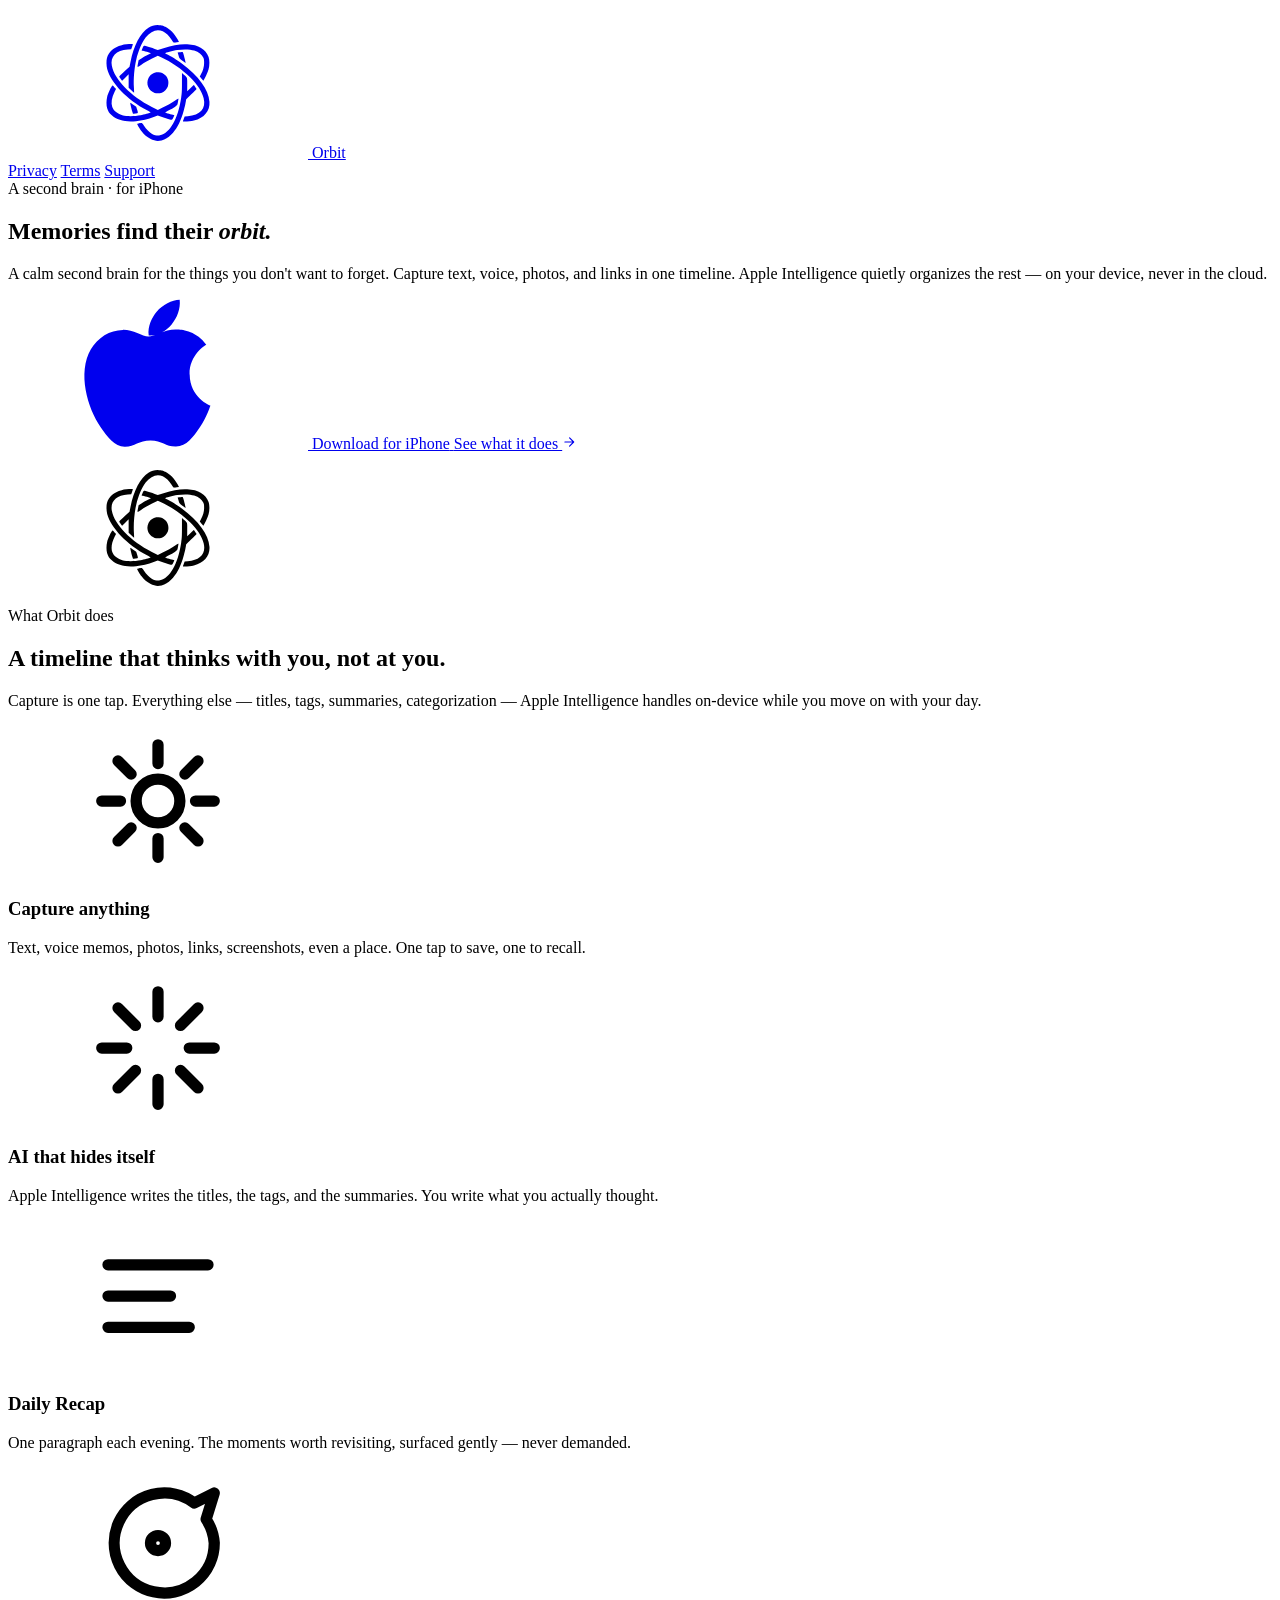
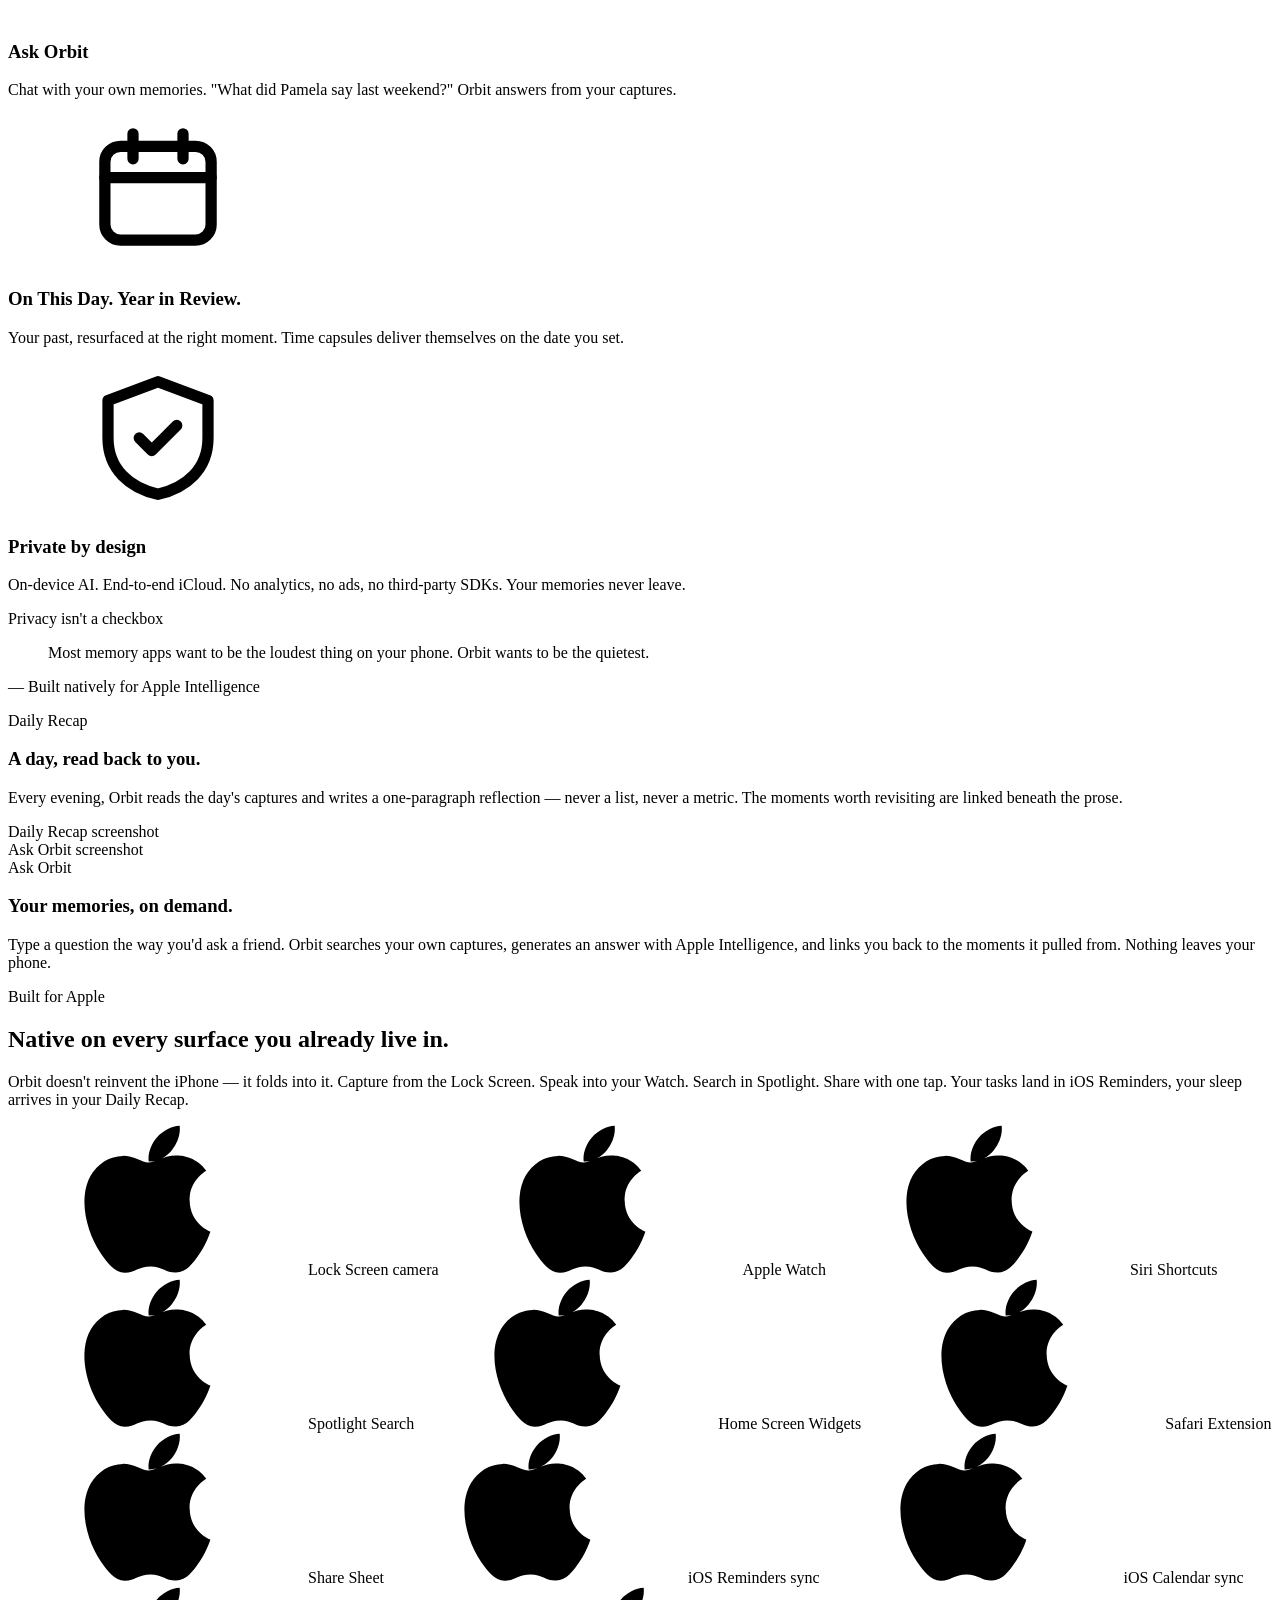
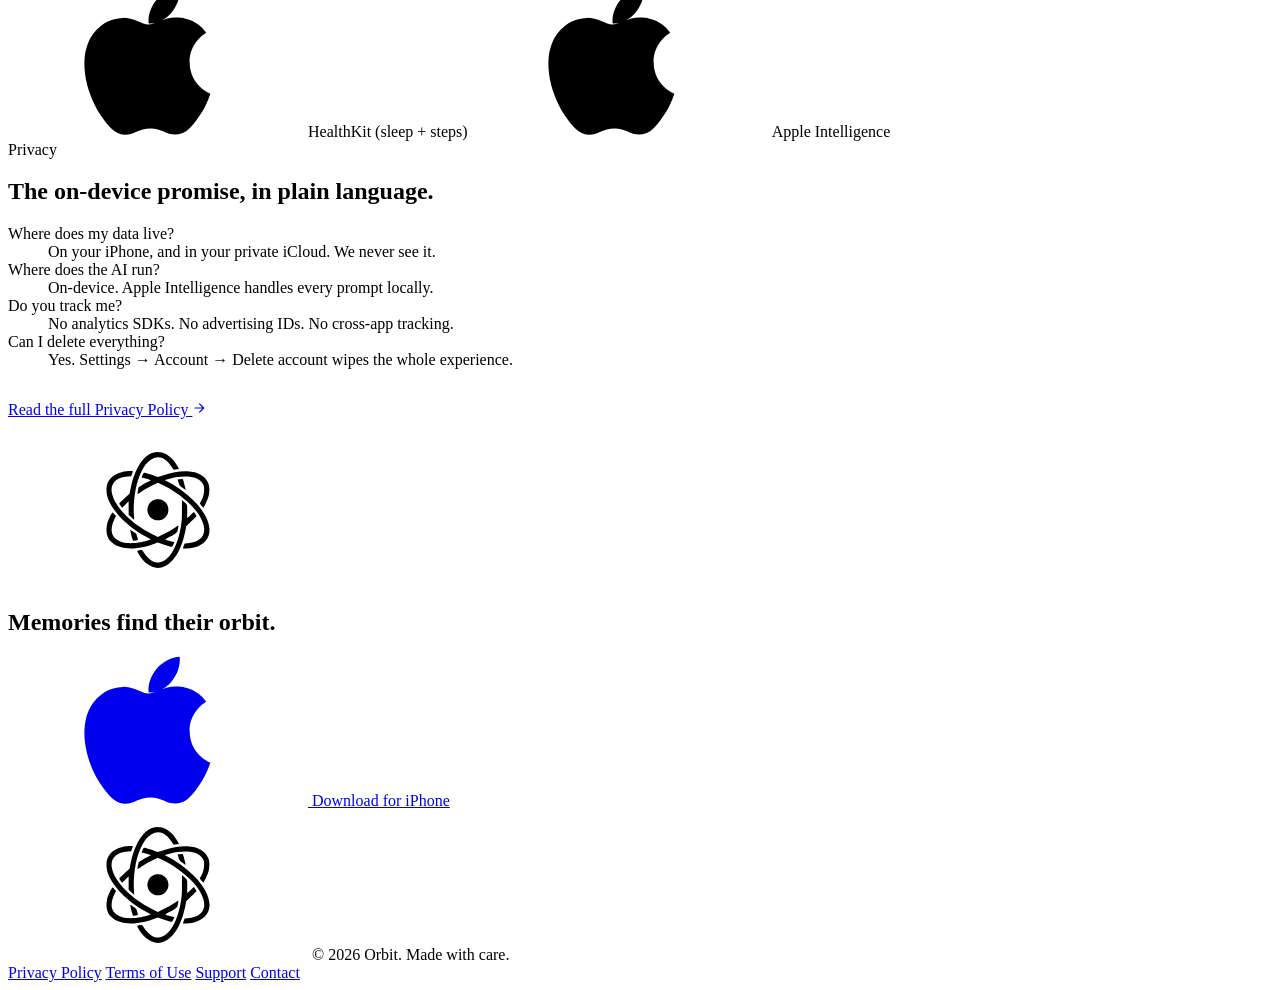
==== docs/marketing/website/index.html @ affb4246 "Marketing site: static HTML matching the app's design system Built a complete static site at docs/ma" ====
<!doctype html>
<html lang="en">
<head>
  <meta charset="utf-8">
  <meta name="viewport" content="width=device-width, initial-scale=1, viewport-fit=cover">
  <title>Orbit — AI Second Brain · Journal, voice notes & recap</title>
  <meta name="description" content="Orbit is a calm second brain for the things you don't want to forget. Capture text, voice, photos, and links in one timeline. Apple Intelligence quietly organizes the rest. On-device. Private.">
  <meta name="theme-color" content="#FBFAF7" media="(prefers-color-scheme: light)">
  <meta name="theme-color" content="#0E0E0E" media="(prefers-color-scheme: dark)">

  <meta property="og:type" content="website">
  <meta property="og:site_name" content="Orbit">
  <meta property="og:title" content="Orbit — AI Second Brain">
  <meta property="og:description" content="A calm AI memory companion for iPhone. Capture life, find meaning, on-device.">
  <meta property="og:url" content="https://orbitbrain2.netlify.app">
  <meta property="og:image" content="https://orbitbrain2.netlify.app/og-image.png">
  <meta name="twitter:card" content="summary_large_image">
  <meta name="twitter:title" content="Orbit — AI Second Brain">
  <meta name="twitter:description" content="A calm AI memory companion for iPhone.">

  <link rel="icon" href="/favicon.svg" type="image/svg+xml">
  <link rel="apple-touch-icon" href="/apple-touch-icon.png">
  <link rel="canonical" href="https://orbitbrain2.netlify.app">

  <link rel="stylesheet" href="/styles.css">
</head>
<body>

  <!-- Reusable SVG symbols -->
  <svg width="0" height="0" style="position:absolute" aria-hidden="true" focusable="false">
    <defs>
      <!-- Orbit wordmark / brand glyph -->
      <symbol id="orbit-logo" viewBox="0 0 1024 1024">
        <path fill="currentColor" transform="matrix(2.402424 0 0 2.403823 512.00007 512.000005) translate(-160.397339, -173.496064)" d="M 262.51 280.03 C 252.05 282.66 230.42 283.97 231.19 281.91 C 231.49 281.14 232.73 277.75 233.95 274.39 L 236.16 268.29 L 244.89 267.72 C 280.28 265.43 297.49 246.13 290.12 217.00 C 285.26 197.79 273.14 179.05 251.55 157.41 C 228.37 134.17 198.41 113.49 167.73 99.56 L 159.96 96.03 L 142.23 104.98 C 132.48 109.90 119.44 117.25 113.25 121.32 C 105.31 126.54 102.00 128.24 102.00 127.11 C 102.00 126.22 102.74 121.78 103.64 117.22 L 105.28 108.95 L 114.39 103.31 C 119.40 100.21 127.20 95.83 131.73 93.59 C 136.26 91.34 139.97 89.24 139.98 88.91 C 140.00 88.20 118.24 81.99 115.75 82.00 C 113.44 82.00 113.52 81.23 116.63 74.07 C 118.38 70.04 119.84 68.00 120.97 68.00 C 123.32 68.00 144.94 74.42 153.12 77.55 L 159.81 80.10 L 176.16 74.63 C 202.51 65.81 223.22 62.34 243.50 63.35 C 275.36 64.93 296.02 77.27 304.15 99.58 C 307.24 108.07 307.24 123.51 304.14 134.50 C 301.96 142.20 295.49 156.98 291.32 163.76 L 289.31 167.01 L 284.20 161.14 L 279.09 155.26 L 282.47 148.88 C 288.78 136.98 291.35 127.69 291.41 116.50 C 291.46 108.39 291.08 105.64 289.38 101.95 C 284.95 92.31 276.37 85.52 263.24 81.28 C 251.76 77.57 232.04 77.00 215.00 79.89 C 202.30 82.04 181.00 87.71 181.00 88.93 C 181.00 89.30 183.14 90.64 185.75 91.90 C 195.47 96.60 216.85 109.75 227.99 117.88 C 275.59 152.59 304.12 191.99 306.66 226.50 C 308.57 252.37 291.86 272.62 262.51 280.03 Z M 98.00 281.98 C 68.35 285.05 43.93 279.16 28.99 265.33 C 22.02 258.88 18.56 253.48 15.88 244.88 C 13.31 236.61 13.36 222.83 16.01 212.41 C 18.01 204.51 25.15 188.41 29.12 182.83 C 31.16 179.97 31.27 179.94 33.22 181.69 C 34.32 182.69 36.54 185.16 38.15 187.19 L 41.08 190.89 L 37.16 198.69 C 28.85 215.21 26.50 230.39 30.45 241.99 C 34.01 252.44 45.80 261.60 61.00 265.71 C 71.06 268.42 96.01 268.16 110.86 265.18 C 120.87 263.17 136.96 258.70 139.35 257.27 C 139.81 256.99 135.26 254.17 129.24 251.00 C 73.38 221.59 25.87 172.32 16.01 133.59 C 13.65 124.31 13.35 110.02 15.36 102.50 C 20.26 84.19 34.90 71.40 57.19 65.97 C 66.67 63.67 89.00 62.09 89.00 63.73 C 89.00 64.29 87.92 67.62 86.61 71.13 L 84.22 77.50 L 74.54 78.20 C 41.20 80.61 24.15 98.34 29.38 125.16 C 36.89 163.72 82.96 210.88 142.98 241.43 L 159.97 250.08 L 172.24 244.12 C 186.39 237.23 198.81 230.17 210.31 222.47 C 214.75 219.50 218.48 217.16 218.59 217.28 C 218.93 217.65 216.98 229.25 215.91 233.29 C 215.07 236.45 213.79 237.78 208.20 241.35 C 204.52 243.71 196.89 248.08 191.26 251.07 C 185.62 254.05 181.01 256.77 181.01 257.09 C 181.00 257.66 193.83 261.74 202.69 263.98 L 206.88 265.04 L 205.33 268.77 C 201.48 278.03 201.22 278.29 196.69 277.57 C 194.42 277.20 185.15 274.43 176.10 271.41 L 159.63 265.91 L 150.07 269.41 C 131.18 276.31 114.96 280.22 98.00 281.98 Z M 170.54 336.48 C 159.63 339.26 150.46 338.01 138.50 332.09 C 129.02 327.39 121.33 320.79 113.73 310.80 C 108.10 303.39 100.40 290.27 101.21 289.46 C 101.77 288.90 111.67 287.00 114.03 287.00 C 115.15 287.00 117.56 289.85 120.61 294.75 C 126.31 303.90 136.62 314.43 143.56 318.16 C 150.57 321.94 159.42 323.50 165.91 322.11 C 194.13 316.06 217.13 275.51 226.11 215.94 C 228.12 202.67 228.45 196.62 228.47 172.87 L 228.50 145.24 L 234.00 150.01 C 238.26 153.70 240.62 155.48 241.92 157.84 C 243.53 160.78 243.51 164.62 243.45 174.16 C 243.44 175.40 243.43 176.73 243.42 178.17 L 243.35 197.11 L 252.44 188.06 C 257.44 183.08 261.80 179.00 262.13 179.00 C 262.87 179.00 270.00 189.68 270.00 190.80 C 270.00 191.69 256.61 204.82 246.25 214.09 C 242.02 217.87 240.00 220.42 240.00 221.97 C 240.00 226.99 234.58 250.22 230.54 262.52 C 221.99 288.55 211.97 306.34 198.11 320.07 C 188.79 329.32 181.42 333.70 170.54 336.48 Z M 91.95 186.50 C 92.44 194.20 92.69 200.65 92.50 200.83 C 92.32 201.01 88.76 197.92 84.59 193.95 L 77.00 186.75 L 76.97 167.62 L 76.95 148.50 L 67.92 157.75 C 62.96 162.84 58.72 167.00 58.50 167.00 C 58.29 167.00 56.30 164.47 54.08 161.37 L 50.05 155.74 L 52.08 152.88 C 53.20 151.31 59.83 144.88 66.81 138.60 L 79.50 127.16 L 82.37 112.83 C 91.58 66.94 110.16 31.93 133.31 16.90 C 142.85 10.70 150.34 8.71 162.45 9.16 C 172.14 9.52 173.22 9.78 181.12 13.70 C 194.56 20.36 207.46 33.67 216.44 50.14 L 220.06 56.78 L 213.70 57.89 C 210.20 58.50 206.70 58.98 205.92 58.97 C 205.14 58.95 202.03 55.07 199.00 50.35 C 192.14 39.64 182.75 30.71 174.06 26.65 C 157.61 18.95 139.97 25.40 125.25 44.50 C 114.83 58.02 104.43 82.50 98.57 107.29 C 93.07 130.57 90.43 162.23 91.95 186.50 Z M 171.41 200.95 C 165.15 203.29 156.36 203.58 150.88 201.62 C 133.23 195.31 125.32 176.14 133.48 159.45 C 136.58 153.12 141.45 148.60 148.81 145.23 C 153.47 143.09 155.26 142.82 161.86 143.21 C 170.85 143.74 174.67 145.44 181.26 151.83 C 189.36 159.69 192.20 172.20 188.39 183.36 C 186.03 190.30 178.20 198.41 171.41 200.95 Z M 98.38 259.98 C 96.66 259.99 93.89 260.27 92.23 260.60 C 89.29 261.19 89.16 261.05 87.65 255.85 C 85.06 246.95 81.01 229.66 81.42 229.25 C 81.63 229.04 85.56 231.63 90.15 235.02 L 98.50 241.18 L 101.24 249.79 C 104.24 259.23 104.04 259.96 98.38 259.98 Z M 236.55 105.34 C 237.98 111.31 239.00 116.33 238.82 116.51 C 238.65 116.68 234.58 113.94 229.79 110.41 C 222.13 104.77 220.94 103.48 219.99 99.75 C 219.39 97.41 218.29 93.62 217.54 91.32 L 216.17 87.15 L 220.34 86.51 C 222.63 86.16 225.91 85.63 227.64 85.34 C 230.64 84.84 230.85 85.03 232.37 89.66 C 233.24 92.32 235.12 99.38 236.55 105.34 Z" />
      </symbol>

      <!-- Apple wordmark - small badge icon -->
      <symbol id="i-apple" viewBox="0 0 24 24">
        <path fill="currentColor" d="M17.05 12.04c-.03-3.13 2.55-4.64 2.67-4.71-1.46-2.13-3.73-2.42-4.53-2.45-1.92-.19-3.75 1.13-4.73 1.13-.97 0-2.48-1.1-4.08-1.07-2.1.03-4.04 1.22-5.12 3.1-2.18 3.78-.56 9.39 1.57 12.46 1.04 1.5 2.28 3.19 3.91 3.13 1.57-.06 2.16-1.01 4.06-1.01s2.43 1.01 4.08.98c1.69-.03 2.76-1.53 3.79-3.04 1.2-1.74 1.69-3.43 1.71-3.51-.04-.01-3.28-1.26-3.31-4.99zM14.18 4.06c.87-1.05 1.45-2.5 1.29-3.95-1.25.05-2.76.83-3.65 1.88-.8.93-1.5 2.41-1.31 3.83 1.39.11 2.81-.71 3.67-1.76z"/>
      </symbol>

      <!-- Feature glyphs -->
      <symbol id="i-capture" viewBox="0 0 24 24" fill="none" stroke="currentColor" stroke-width="1.8" stroke-linecap="round" stroke-linejoin="round">
        <path d="M12 3v3M12 18v3M3 12h3M18 12h3M5.6 5.6l2.1 2.1M16.3 16.3l2.1 2.1M5.6 18.4l2.1-2.1M16.3 7.7l2.1-2.1"/>
        <circle cx="12" cy="12" r="3.5"/>
      </symbol>
      <symbol id="i-sparkle" viewBox="0 0 24 24" fill="none" stroke="currentColor" stroke-width="1.8" stroke-linecap="round" stroke-linejoin="round">
        <path d="M12 3v4M12 17v4M3 12h4M17 12h4M5.6 5.6l2.8 2.8M15.6 15.6l2.8 2.8M5.6 18.4l2.8-2.8M15.6 8.4l2.8-2.8"/>
      </symbol>
      <symbol id="i-recap" viewBox="0 0 24 24" fill="none" stroke="currentColor" stroke-width="1.8" stroke-linecap="round" stroke-linejoin="round">
        <path d="M4 7h16M4 12h10M4 17h13"/>
      </symbol>
      <symbol id="i-ask" viewBox="0 0 24 24" fill="none" stroke="currentColor" stroke-width="1.8" stroke-linecap="round" stroke-linejoin="round">
        <path d="M21 12a8 8 0 11-3.2-6.4L21 4l-1.3 4.2A7.9 7.9 0 0121 12z"/>
        <circle cx="12" cy="12" r="1.2"/>
      </symbol>
      <symbol id="i-calendar" viewBox="0 0 24 24" fill="none" stroke="currentColor" stroke-width="1.8" stroke-linecap="round" stroke-linejoin="round">
        <rect x="3.5" y="5" width="17" height="15" rx="2.5"/>
        <path d="M3.5 10h17M8 3v4M16 3v4"/>
      </symbol>
      <symbol id="i-shield" viewBox="0 0 24 24" fill="none" stroke="currentColor" stroke-width="1.8" stroke-linecap="round" stroke-linejoin="round">
        <path d="M12 3l8 3v6c0 5-3.5 8-8 9-4.5-1-8-4-8-9V6l8-3z"/>
        <path d="M9 12l2 2 4-4"/>
      </symbol>
      <symbol id="i-arrow" viewBox="0 0 24 24" fill="none" stroke="currentColor" stroke-width="2" stroke-linecap="round" stroke-linejoin="round">
        <path d="M5 12h14M13 5l7 7-7 7"/>
      </symbol>
    </defs>
  </svg>

  <!-- ============================================================== -->
  <!-- Header                                                          -->
  <!-- ============================================================== -->
  <header class="site-header">
    <div class="container">
      <a href="/" class="logo-link" aria-label="Orbit home">
        <svg class="logo-mark" aria-hidden="true"><use href="#orbit-logo"/></svg>
        <span>Orbit</span>
      </a>
      <nav class="site-nav" aria-label="Primary">
        <a href="/privacy">Privacy</a>
        <a href="/terms">Terms</a>
        <a href="/support">Support</a>
      </nav>
    </div>
  </header>

  <main>

    <!-- ============================================================ -->
    <!-- Hero                                                          -->
    <!-- ============================================================ -->
    <section class="hero">
      <div class="container">
        <span class="eyebrow">A second brain · for iPhone</span>
        <h1>Memories find&nbsp;their <em>orbit.</em></h1>
        <p class="hero-tagline">
          A calm second brain for the things you don't want to forget. Capture
          text, voice, photos, and links in one timeline. Apple Intelligence
          quietly organizes the rest — on your device, never in the cloud.
        </p>
        <div class="hero-cta-row">
          <a class="cta-primary" href="https://apps.apple.com/app/orbit/idXXXXXXXXX" aria-label="Download Orbit on the App Store">
            <svg aria-hidden="true"><use href="#i-apple"/></svg>
            <span>Download for iPhone</span>
          </a>
          <a class="cta-secondary" href="#what-it-does">
            See what it does
            <svg aria-hidden="true" width="14" height="14"><use href="#i-arrow"/></svg>
          </a>
        </div>

        <div class="hero-mark-wrap" aria-hidden="true">
          <span class="mark-rule"></span>
          <svg class="mark-orb"><use href="#orbit-logo"/></svg>
          <span class="mark-rule"></span>
        </div>
      </div>
    </section>

    <!-- ============================================================ -->
    <!-- Feature grid                                                  -->
    <!-- ============================================================ -->
    <section class="section" id="what-it-does">
      <div class="container">
        <div class="section-head reveal">
          <span class="eyebrow">What Orbit does</span>
          <h2>A timeline that thinks with you, not at you.</h2>
          <p>
            Capture is one tap. Everything else — titles, tags, summaries,
            categorization — Apple Intelligence handles on-device while you
            move on with your day.
          </p>
        </div>

        <div class="feature-grid reveal">
          <article class="feature-card">
            <svg aria-hidden="true"><use href="#i-capture"/></svg>
            <h3>Capture anything</h3>
            <p>Text, voice memos, photos, links, screenshots, even a place. One tap to save, one to recall.</p>
          </article>
          <article class="feature-card">
            <svg aria-hidden="true"><use href="#i-sparkle"/></svg>
            <h3>AI that hides itself</h3>
            <p>Apple Intelligence writes the titles, the tags, and the summaries. You write what you actually thought.</p>
          </article>
          <article class="feature-card">
            <svg aria-hidden="true"><use href="#i-recap"/></svg>
            <h3>Daily Recap</h3>
            <p>One paragraph each evening. The moments worth revisiting, surfaced gently — never demanded.</p>
          </article>
          <article class="feature-card">
            <svg aria-hidden="true"><use href="#i-ask"/></svg>
            <h3>Ask Orbit</h3>
            <p>Chat with your own memories. "What did Pamela say last weekend?" Orbit answers from your captures.</p>
          </article>
          <article class="feature-card">
            <svg aria-hidden="true"><use href="#i-calendar"/></svg>
            <h3>On This Day. Year in Review.</h3>
            <p>Your past, resurfaced at the right moment. Time capsules deliver themselves on the date you set.</p>
          </article>
          <article class="feature-card">
            <svg aria-hidden="true"><use href="#i-shield"/></svg>
            <h3>Private by design</h3>
            <p>On-device AI. End-to-end iCloud. No analytics, no ads, no third-party SDKs. Your memories never leave.</p>
          </article>
        </div>
      </div>
    </section>

    <!-- ============================================================ -->
    <!-- Pull-quote / Privacy emphasis                                 -->
    <!-- ============================================================ -->
    <section class="section" style="padding-top:0">
      <div class="container">
        <div class="pullquote reveal">
          <span class="eyebrow">Privacy isn't a checkbox</span>
          <blockquote>
            Most memory apps want to be the loudest thing on your phone. Orbit wants to be the quietest.
          </blockquote>
          <p class="signature">— Built natively for Apple Intelligence</p>
        </div>
      </div>
    </section>

    <!-- ============================================================ -->
    <!-- Editorial blocks (alternating two-up)                          -->
    <!-- ============================================================ -->
    <section class="section">
      <div class="container">
        <div class="editorial reveal">
          <div>
            <span class="eyebrow">Daily Recap</span>
            <h3 style="margin-top:18px">A day, read back to you.</h3>
            <p>
              Every evening, Orbit reads the day's captures and writes a
              one-paragraph reflection — never a list, never a metric. The
              moments worth revisiting are linked beneath the prose.
            </p>
          </div>
          <div class="image" aria-hidden="true">Daily Recap screenshot</div>
        </div>
      </div>
    </section>

    <section class="section" style="padding-top:0">
      <div class="container">
        <div class="editorial reveal" style="grid-template-columns:1fr 1fr">
          <div class="image" aria-hidden="true" style="order:-1">Ask Orbit screenshot</div>
          <div>
            <span class="eyebrow">Ask Orbit</span>
            <h3 style="margin-top:18px">Your memories, on demand.</h3>
            <p>
              Type a question the way you'd ask a friend. Orbit searches your
              own captures, generates an answer with Apple Intelligence, and
              links you back to the moments it pulled from. Nothing leaves
              your phone.
            </p>
          </div>
        </div>
      </div>
    </section>

    <!-- ============================================================ -->
    <!-- Apple surfaces                                                -->
    <!-- ============================================================ -->
    <section class="section">
      <div class="container">
        <div class="section-head reveal">
          <span class="eyebrow">Built for Apple</span>
          <h2>Native on every surface you already live in.</h2>
          <p>
            Orbit doesn't reinvent the iPhone — it folds into it. Capture from
            the Lock Screen. Speak into your Watch. Search in Spotlight.
            Share with one tap. Your tasks land in iOS Reminders, your
            sleep arrives in your Daily Recap.
          </p>
        </div>

        <div class="surfaces reveal">
          <span class="surface-chip"><svg aria-hidden="true"><use href="#i-apple"/></svg>Lock Screen camera</span>
          <span class="surface-chip"><svg aria-hidden="true"><use href="#i-apple"/></svg>Apple Watch</span>
          <span class="surface-chip"><svg aria-hidden="true"><use href="#i-apple"/></svg>Siri Shortcuts</span>
          <span class="surface-chip"><svg aria-hidden="true"><use href="#i-apple"/></svg>Spotlight Search</span>
          <span class="surface-chip"><svg aria-hidden="true"><use href="#i-apple"/></svg>Home Screen Widgets</span>
          <span class="surface-chip"><svg aria-hidden="true"><use href="#i-apple"/></svg>Safari Extension</span>
          <span class="surface-chip"><svg aria-hidden="true"><use href="#i-apple"/></svg>Share Sheet</span>
          <span class="surface-chip"><svg aria-hidden="true"><use href="#i-apple"/></svg>iOS Reminders sync</span>
          <span class="surface-chip"><svg aria-hidden="true"><use href="#i-apple"/></svg>iOS Calendar sync</span>
          <span class="surface-chip"><svg aria-hidden="true"><use href="#i-apple"/></svg>HealthKit (sleep + steps)</span>
          <span class="surface-chip"><svg aria-hidden="true"><use href="#i-apple"/></svg>Apple Intelligence</span>
        </div>
      </div>
    </section>

    <!-- ============================================================ -->
    <!-- Privacy detail table                                          -->
    <!-- ============================================================ -->
    <section class="section">
      <div class="container">
        <div class="section-head reveal">
          <span class="eyebrow">Privacy</span>
          <h2>The on-device promise, in plain language.</h2>
        </div>
        <dl class="privacy-table reveal">
          <div class="privacy-row">
            <dt>Where does my data live?</dt>
            <dd>On your iPhone, and in your private iCloud. We never see it.</dd>
          </div>
          <div class="privacy-row">
            <dt>Where does the AI run?</dt>
            <dd>On-device. Apple Intelligence handles every prompt locally.</dd>
          </div>
          <div class="privacy-row">
            <dt>Do you track me?</dt>
            <dd>No analytics SDKs. No advertising IDs. No cross-app tracking.</dd>
          </div>
          <div class="privacy-row">
            <dt>Can I delete everything?</dt>
            <dd>Yes. Settings → Account → Delete account wipes the whole experience.</dd>
          </div>
        </dl>
        <p class="reveal" style="margin-top:32px">
          <a class="cta-secondary" href="/privacy">Read the full Privacy Policy
            <svg aria-hidden="true" width="14" height="14"><use href="#i-arrow"/></svg>
          </a>
        </p>
      </div>
    </section>

    <!-- ============================================================ -->
    <!-- End CTA                                                       -->
    <!-- ============================================================ -->
    <section class="end-cta">
      <div class="container">
        <svg class="logo-mark" aria-hidden="true"><use href="#orbit-logo"/></svg>
        <h2>Memories find their orbit.</h2>
        <div class="hero-cta-row">
          <a class="cta-primary" href="https://apps.apple.com/app/orbit/idXXXXXXXXX">
            <svg aria-hidden="true"><use href="#i-apple"/></svg>
            <span>Download for iPhone</span>
          </a>
        </div>
      </div>
    </section>

  </main>

  <!-- ============================================================== -->
  <!-- Footer                                                          -->
  <!-- ============================================================== -->
  <footer class="site-footer">
    <div class="container">
      <span class="footer-attribution">
        <svg class="logo-mark" aria-hidden="true"><use href="#orbit-logo"/></svg>
        <span>© <span id="copy-year">2026</span> Orbit. Made with care.</span>
      </span>
      <nav class="footer-links" aria-label="Footer">
        <a href="/privacy">Privacy Policy</a>
        <a href="/terms">Terms of Use</a>
        <a href="/support">Support</a>
        <a href="mailto:support@orbitbrain2.netlify.app">Contact</a>
      </nav>
    </div>
  </footer>

  <script src="/script.js"></script>
</body>
</html>
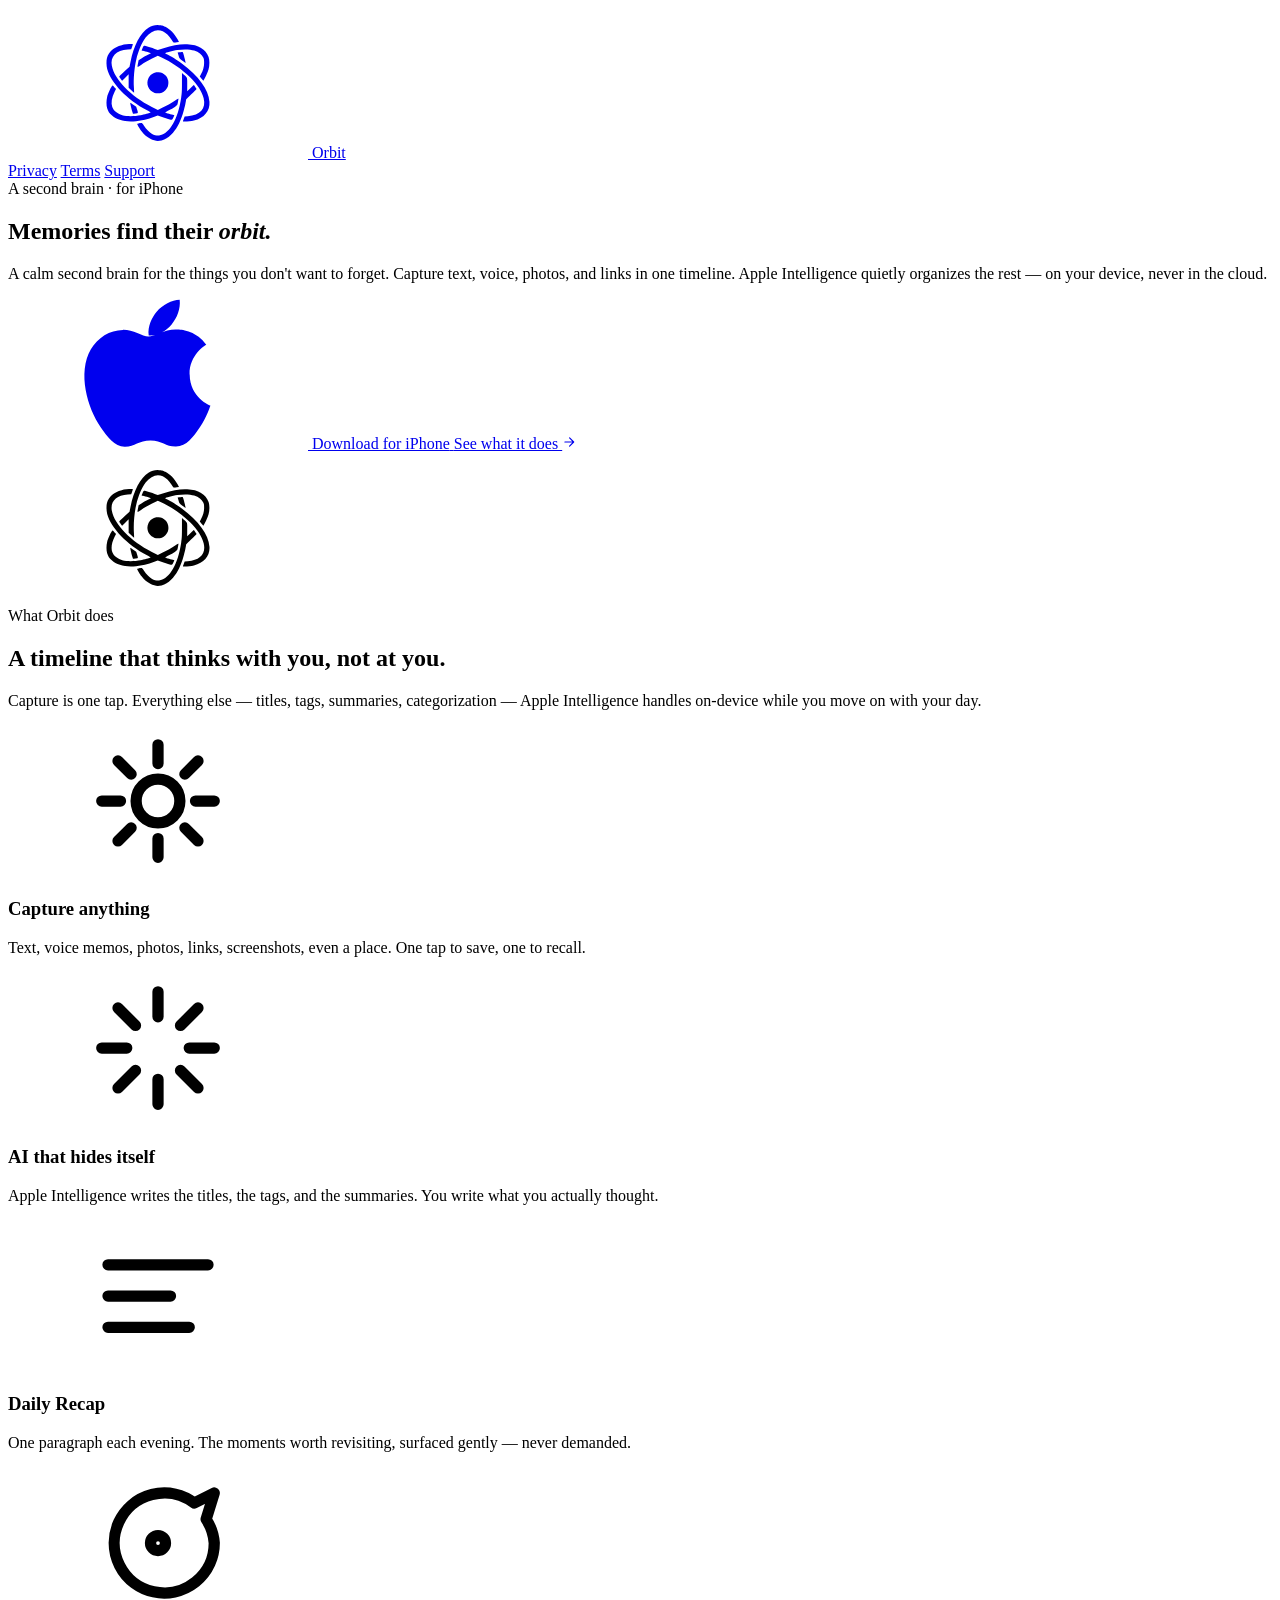
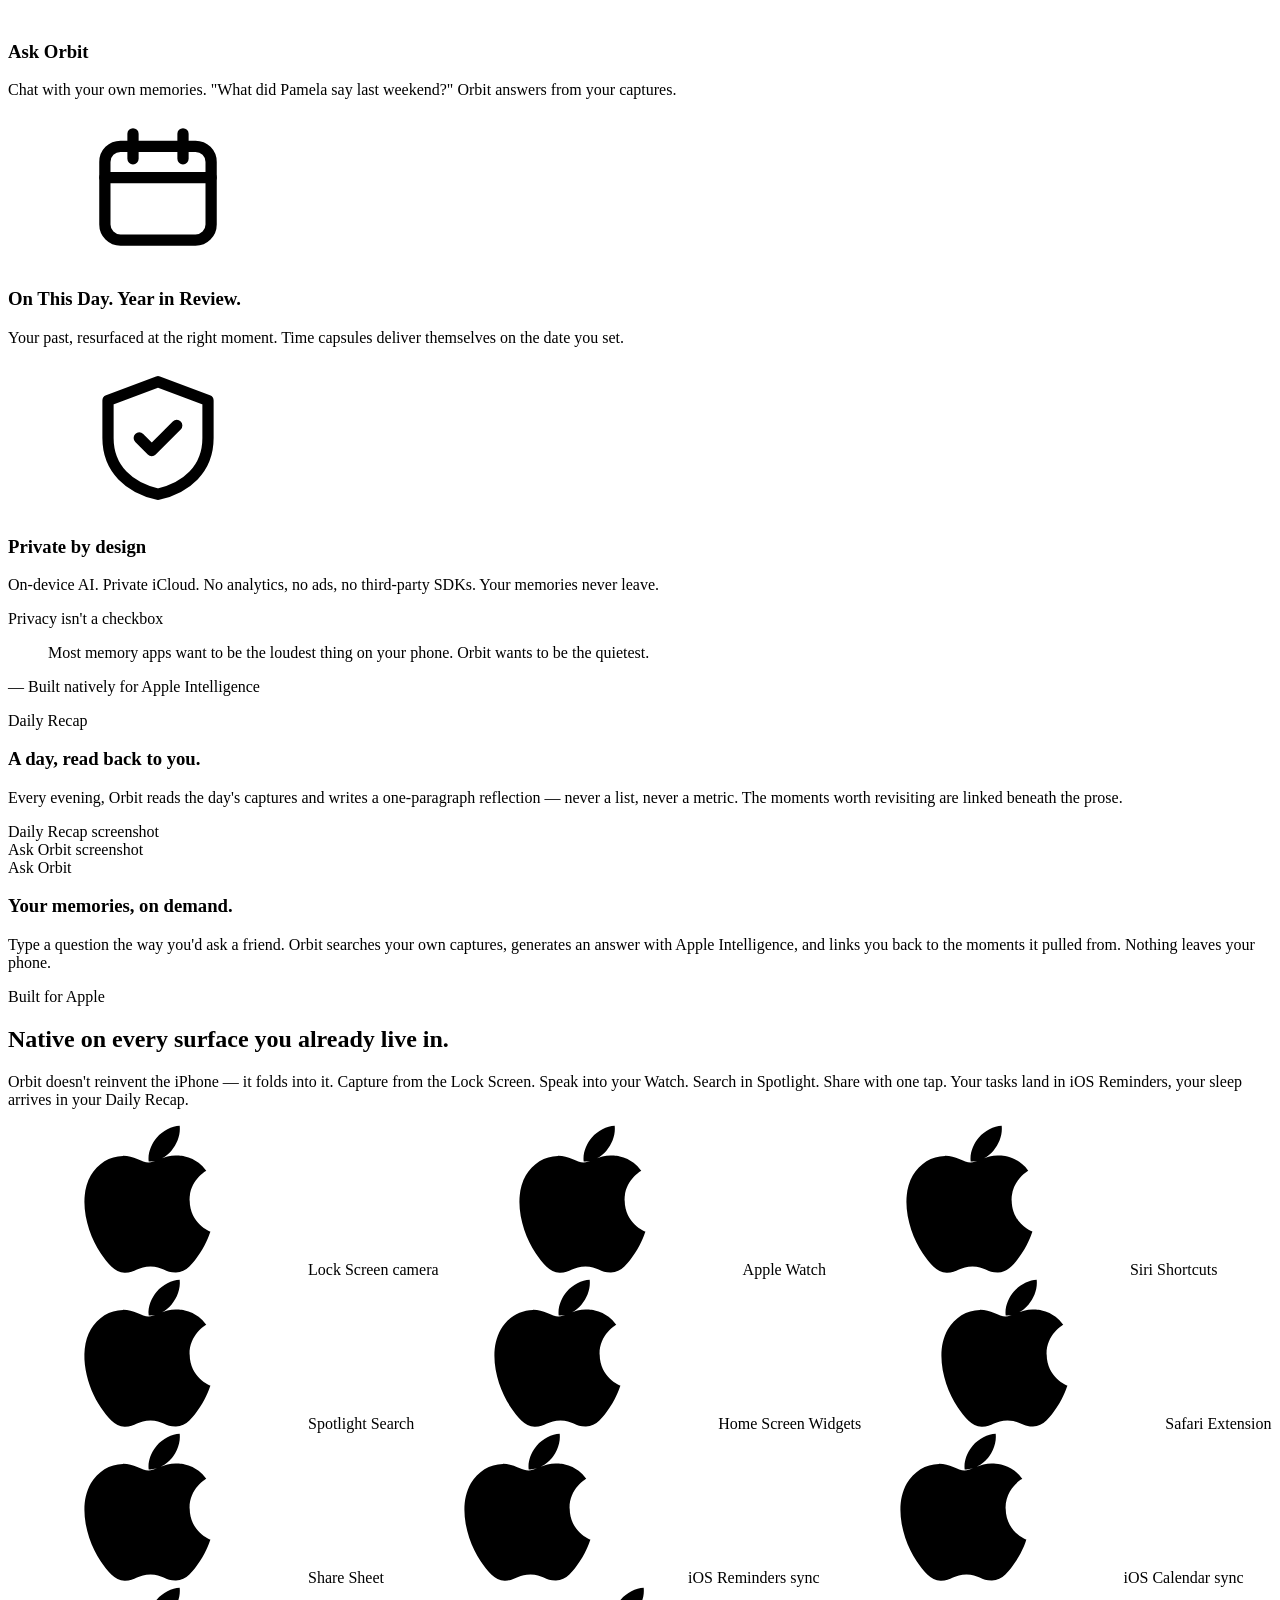
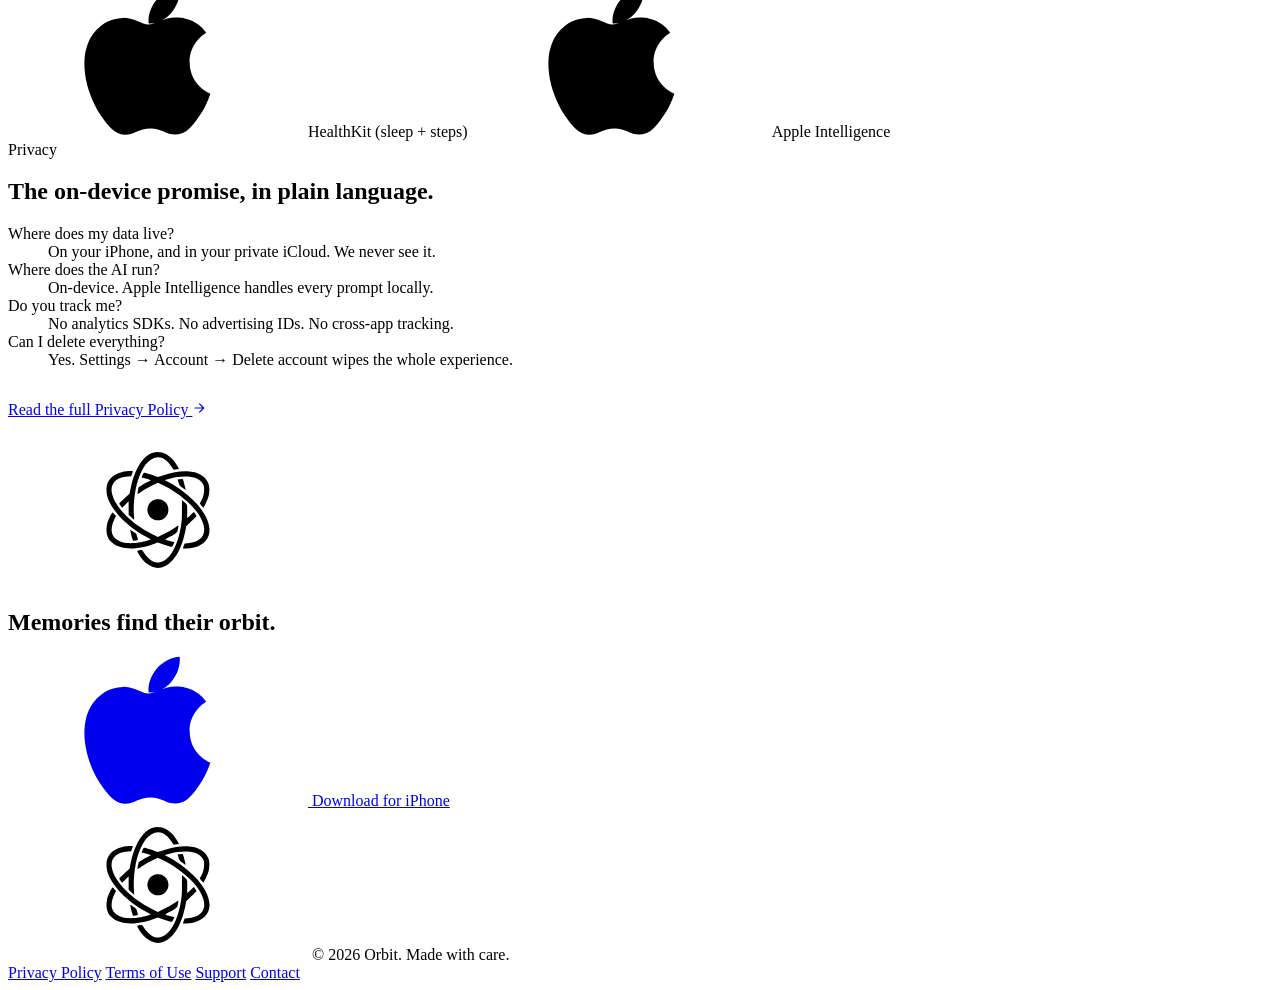
==== commit 80394cbc: "Website: fix iOS version + iPad reference + iCloud overclaim + trial Four corrections from docs/APP_" ====
--- a/docs/marketing/website/index.html
+++ b/docs/marketing/website/index.html
@@ -162,7 +162,7 @@
           <article class="feature-card">
             <svg aria-hidden="true"><use href="#i-shield"/></svg>
             <h3>Private by design</h3>
-            <p>On-device AI. End-to-end iCloud. No analytics, no ads, no third-party SDKs. Your memories never leave.</p>
+            <p>On-device AI. Private iCloud. No analytics, no ads, no third-party SDKs. Your memories never leave.</p>
           </article>
         </div>
       </div>
